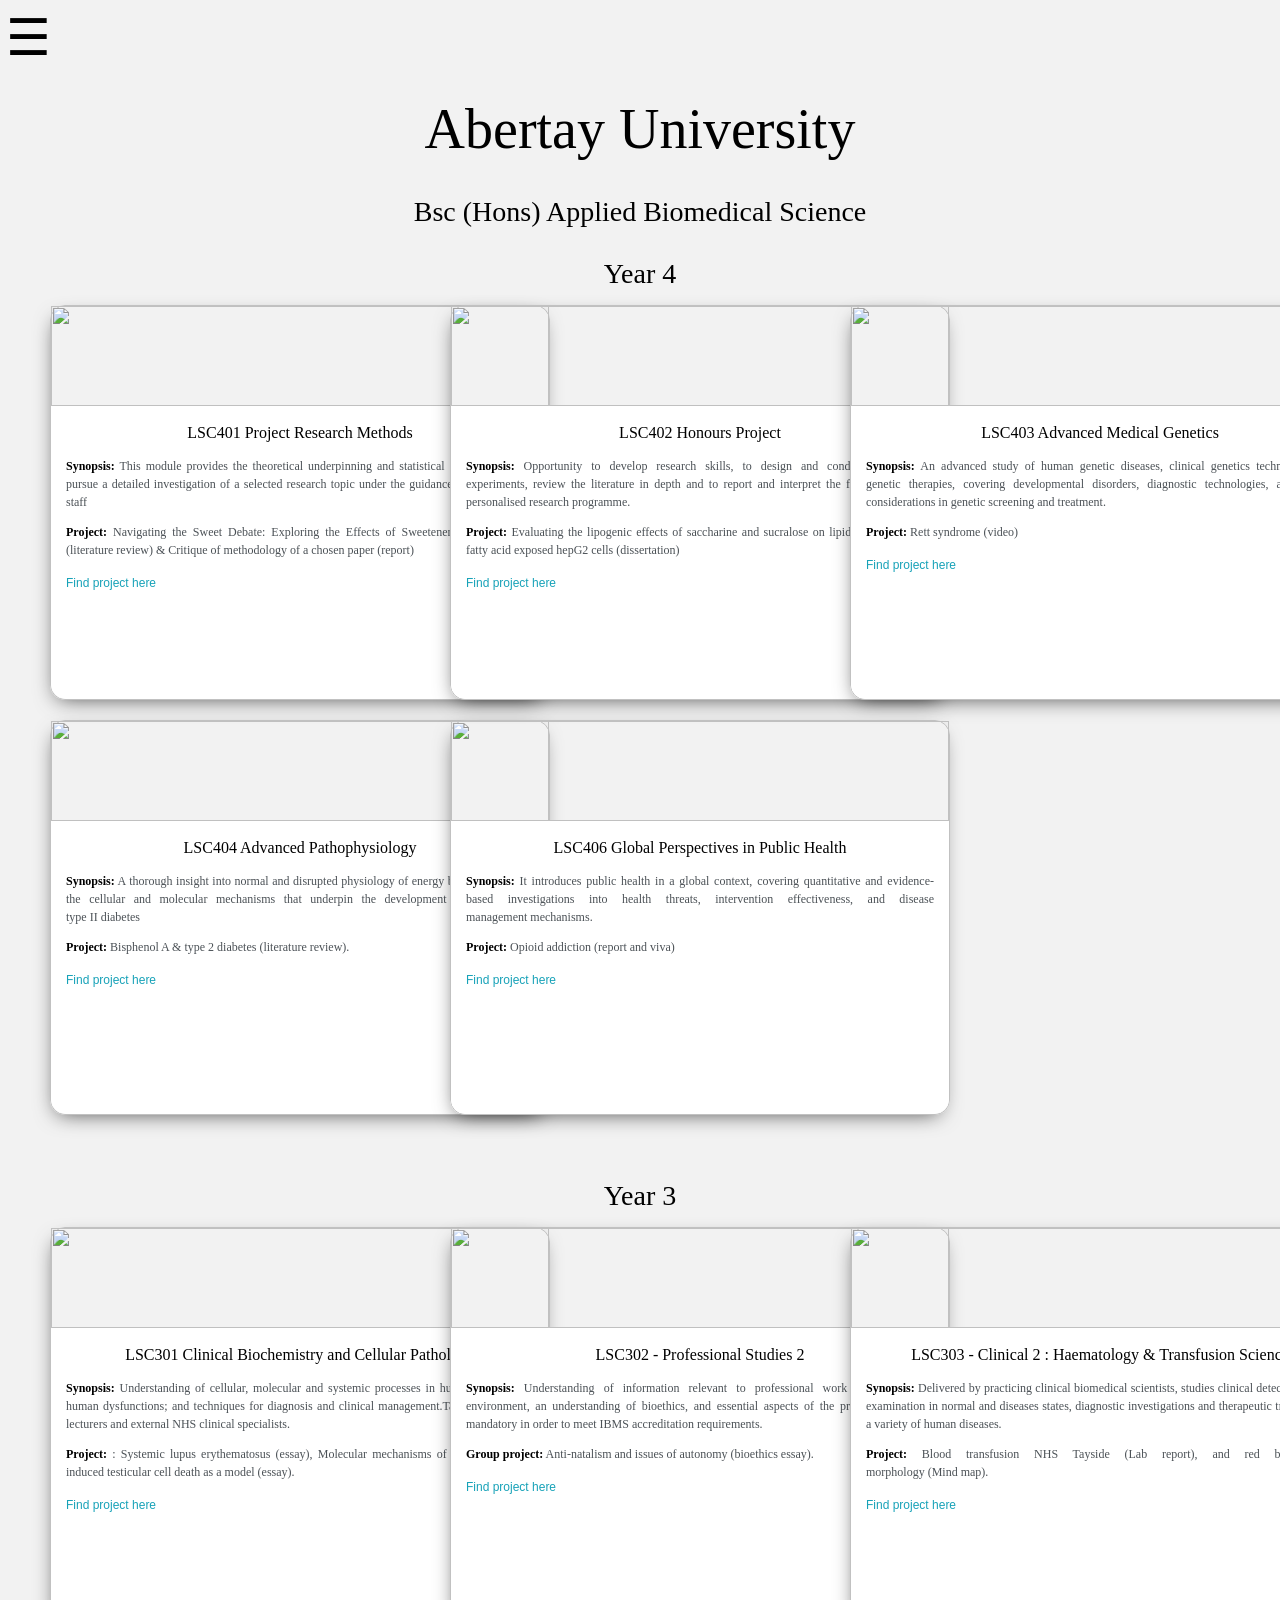
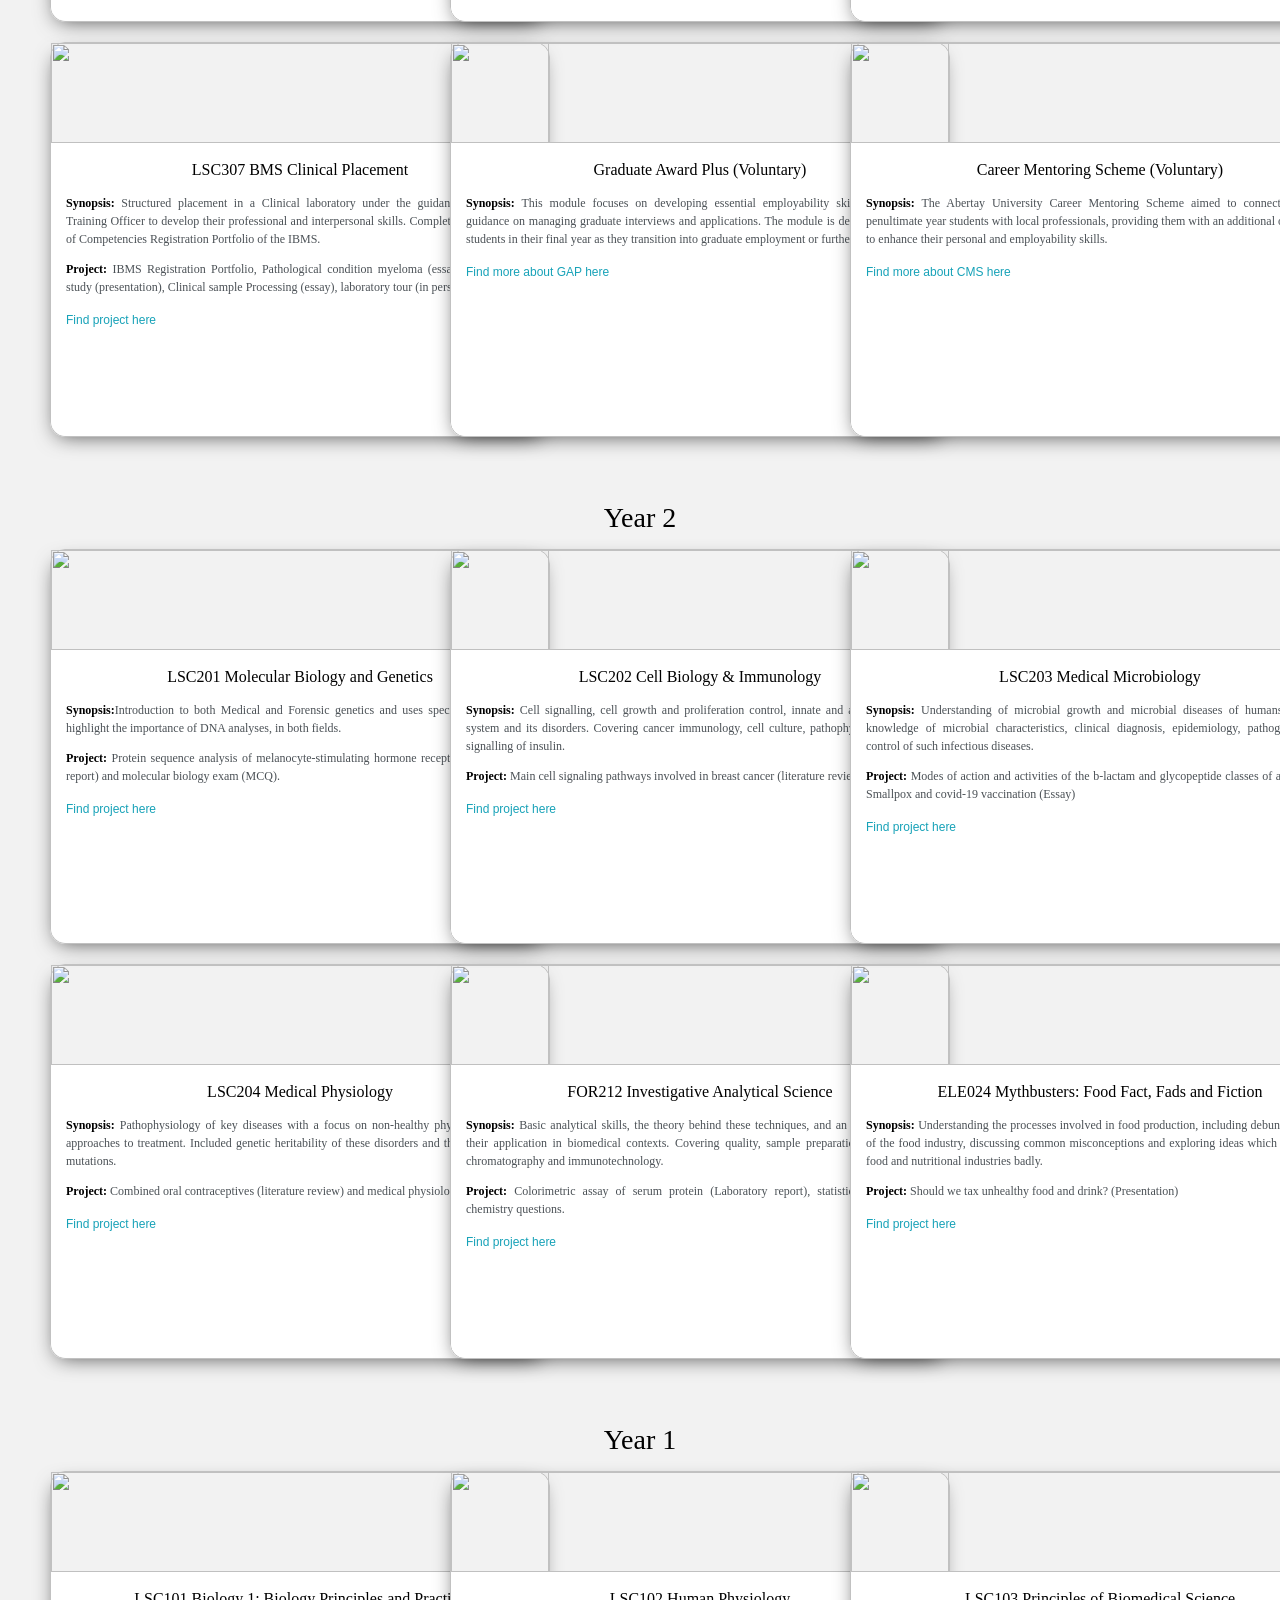
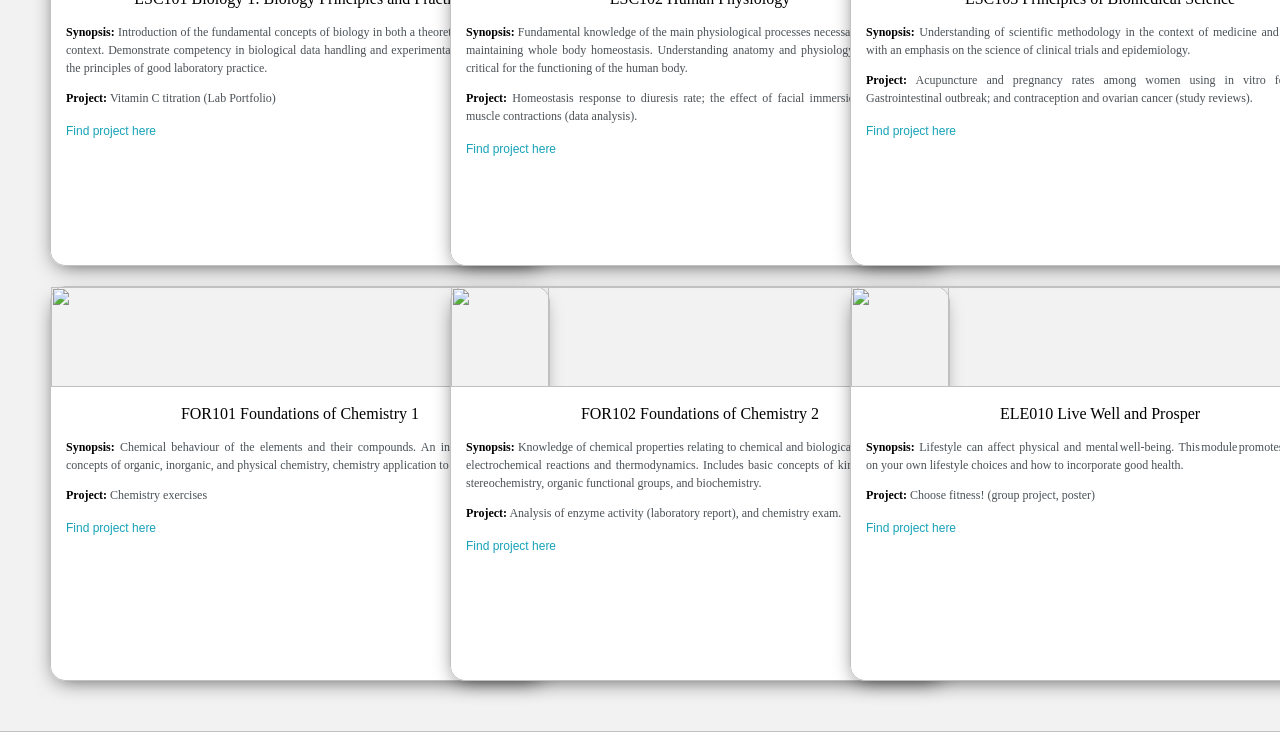
==== universidad.html @ 2cd93131 "Rename uni.html to universidad.html" ====
<!DOCTYPE html>
<html>
<head>
	<title>University Work</title>
	<meta name="viewport" content="width=device-width, initial-scale=1, maximum-scale=1, minimum-scale=1" />
	<link href="https://fonts.googleapis.com/css2?family=Russo+One&display=swap" rel="stylesheet">
	<link href="https://fonts.googleapis.com/css2?family=Roboto+Mono:wght@500&display=swap" rel="stylesheet">
	<link rel="stylesheet" href="https://www.w3schools.com/w3css/4/w3.css">

	<link rel="stylesheet" type="text/css" href="default.css">

</head>

<body>
<section class="s2">

<div class="sidebar" id="mySidebar">
    <button class="close-btn" onclick="w3_close()"> &times;</button>
    <ul class="menu">
        <li><a href="index.html" class="menu-item">Home</a></li>
        <li><a href="uni.html" class="menu-item">University</a></li>
		<li><a href="seh.html" class="menu-item">Event Helper</a></li>
		<li><a href="bal.html" class="menu-item">Basketball</a></li>




    </ul>
</div>

<div>
    <button class="menu-btn" onclick="w3_open()">&#9776;</button>
    </div>
</div>


			<div class="greeting-wrapper">
				<h1>Abertay University</h1>
				<h3>Bsc (Hons) Applied Biomedical Science</h3>
			</div>

			<h3 style="text-align: center;">Year 4</h3>
			<div class="post-wrapper">
			
				<div>
					<div class="post">
						<img class="thumbnail" src="images/LSC401.jpg">
						<div class="post-preview">
							<h6 class="post-title">LSC401 Project Research Methods</h6>
							<p class="post-intro nojusti"><strong>Synopsis:</strong> This module provides the theoretical underpinning and statistical skills required to pursue a detailed investigation of a selected research topic under the guidance of a member of staff </p>
							<p class="post-intro nojusti"><strong>Project:</strong> Navigating the Sweet Debate: Exploring the Effects of Sweeteners on Physiology (literature review) & Critique of methodology of a chosen paper (report)</p>
							<a href="Y4-LSC401.html"style="font-size: 12px;">Find project here</a>
						</div>
					</div>
				</div>
				
				<div>
					<div class="post">
						<img class="thumbnail" src="images/LSC402.jpg">
						<div class="post-preview">
							<h6 class="post-title">LSC402 Honours Project</h6>
							<p class="post-intro nojusti"><strong>Synopsis:</strong> Opportunity to develop research skills, to design and conduct personalised experiments, review the literature in depth and to report and interpret the findings from the personalised research programme. </p>
							<p class="post-intro nojusti"><strong>Project:</strong> Evaluating the lipogenic effects of saccharine and sucralose on lipid accumulation in fatty acid exposed hepG2 cells (dissertation)</p>
							<a href="Y4-LSC402.html"style="font-size: 12px;">Find project here</a>
						</div>
					</div>
				</div>
				
				<div>
					<div class="post">
						<img class="thumbnail" src="images/LSC403.jpg">
						<div class="post-preview">
							<h6 class="post-title">LSC403 Advanced Medical Genetics</h6>
							<p class="post-intro nojusti"><strong>Synopsis:</strong> An advanced study of human genetic diseases, clinical genetics techniques, and genetic therapies, covering developmental disorders, diagnostic technologies, and ethical considerations in genetic screening and treatment.</p>
							<p class="post-intro nojusti"><strong>Project:</strong> Rett syndrome (video)</p>
							<a href="Y4-LSC403.html"style="font-size: 12px;">Find project here</a>
						</div>
					</div>
				</div>
				
				<div>
					<div class="post">
						<img class="thumbnail" src="images/LSC404.jpg">
						<div class="post-preview">
							<h6 class="post-title">LSC404 Advanced Pathophysiology</h6>
							<p class="post-intro nojusti"><strong>Synopsis:</strong> A thorough insight into normal and disrupted physiology of energy balance 
							exploring the cellular and molecular mechanisms that underpin the development of obesity and type II diabetes</p>
							<p class="post-intro nojusti"><strong>Project:</strong> Bisphenol A & type 2 diabetes (literature review).</p>
							<a href="Y4-LSC404.html"style="font-size: 12px;">Find project here</a>
						</div>
					</div>
				</div>
				
				<div>
					<div class="post">
						<img class="thumbnail" src="images/LSC406.jpg">
						<div class="post-preview">
							<h6 class="post-title">LSC406 Global Perspectives in Public Health</h6>
							<p class="post-intro"><strong>Synopsis:</strong> It introduces public health in a global context, covering quantitative 
							and evidence-based investigations into health threats, intervention effectiveness, and disease management mechanisms.</p>
							<p class="post-intro"><strong>Project:</strong> Opioid addiction (report and viva)</p>
							<a href="Y4-LSC406.html" style="font-size: 12px;">Find project here</a>

						</div>
					</div>
				</div>	
				
			</div>
		</div>
	
			<h3 style="text-align: center;">Year 3</h3>
			<div class="post-wrapper">
				<div>
					<div class="post">
						<img class="thumbnail" src="images/LSC301.jpg">
						<div class="post-preview">
							<h6 class="post-title">LSC301 Clinical Biochemistry and Cellular Pathology</h6>
							<p class="post-intro"><strong>Synopsis: </strong> Understanding of cellular, molecular and systemic processes in human disease and human dysfunctions; and techniques for diagnosis and clinical management.Taught by two uni lecturers and external NHS clinical specialists.</p>
							<p class="post-intro"><strong>Project:</strong> : Systemic lupus erythematosus (essay), Molecular mechanisms of apoptosis, toxin-induced testicular cell death as a model (essay). </p>
							<a href="Y3-LSC301.html"style="font-size: 12px;">Find project here</a>
						</div>
					</div>
				</div>
				
				<div>
					<div class="post">
						<img class="thumbnail" src="images/LSC302.jpg">
						<div class="post-preview">
							<h6 class="post-title">LSC302 - Professional Studies 2</h6>
							<p class="post-intro"><strong>Synopsis:</strong> Understanding of information relevant to professional work in the clinical environment, an understanding of bioethics, and essential aspects of the profession that are mandatory in order to meet IBMS accreditation requirements.</p>
							<p class="post-intro"><strong>Group project:</strong> Anti-natalism and issues of autonomy (bioethics essay).</p>
							<a href="Y3-LSC302.html"style="font-size: 12px;">Find project here</a>
						</div>
					</div>
				</div>
				
				<div>
					<div class="post">
						<img class="thumbnail" src="images/LSC303.jpg">
						<div class="post-preview">
							<h6 class="post-title">LSC303 - Clinical 2 : Haematology & Transfusion Science</h6>
							<p class="post-intro"><strong>Synopsis:</strong> Delivered by practicing clinical biomedical scientists, studies clinical detection, blood examination in normal and diseases states, diagnostic investigations and therapeutic treatment of a variety of human diseases. </p>
							<p class="post-intro"><strong>Project:</strong> Blood transfusion NHS Tayside (Lab report), and red blood cell morphology (Mind map).</p>
							<a href="Y3-LSC303.html"style="font-size: 12px;">Find project here</a>
						</div>
					</div>
				</div>
				
				<div>
					<div class="post">
						<img class="thumbnail" src="images/LSC307.jpg">
						<div class="post-preview">
							<h6 class="post-title">LSC307 BMS Clinical Placement</h6>
							<p class="post-intro"><strong>Synopsis:</strong> Structured placement in a Clinical laboratory under the guidance of a hospital Training Officer to develop their professional and interpersonal skills. Completion of Certificate of Competencies Registration Portfolio of the IBMS.</p>
							<p class="post-intro"><strong>Project:</strong> IBMS Registration Portfolio, Pathological condition myeloma (essay), Clinical case study (presentation), Clinical sample Processing (essay), laboratory tour (in person).</p>
							<a href="Y3-LSC307.html"style="font-size: 12px;">Find project here</a>
						</div>
					</div>
				</div>
				
				<div>
					<div class="post">
						<img class="thumbnail" src="images/GAP.jpg">
						<div class="post-preview">
							<h6 class="post-title">Graduate Award Plus (Voluntary)</h6>
							<p class="post-intro"><strong>Synopsis:</strong> This module focuses on developing essential employability skills and provides guidance on managing graduate interviews and applications. The module is designed to support students in their final year as they transition into graduate employment or further studies. </p>
							<a href="Y3-GAP.html"style="font-size: 12px;">Find more about GAP here</a>
						</div>
					</div>
				</div>
				
				<div>
					<div class="post">
						<img class="thumbnail" src="images/CMS.jpg">
						<div class="post-preview">
							<h6 class="post-title">Career Mentoring Scheme (Voluntary)</h6>
							<p class="post-intro"><strong>Synopsis:</strong> The Abertay University Career Mentoring Scheme aimed to connect final and penultimate year students with local professionals, providing them with an additional opportunity to enhance their personal and employability skills.</p>
							<a href="Y3-CMS.html"style="font-size: 12px;">Find more about CMS here</a>
						</div>
					</div>
				</div>
				
				
				</div>
			</div>
		</div>

        <h3 style="text-align: center;">Year 2</h3>
        <div class="post-wrapper">
            <div>
                <div class="post">
                    <img class="thumbnail" src="images/LSC201.jpg">
                    <div class="post-preview">
                        <h6 class="post-title">LSC201 Molecular Biology and Genetics </h6>
							<p class="post-intro"><strong>Synopsis:</strong>Introduction to both Medical and Forensic genetics and uses specific examples, to highlight the importance of DNA analyses, in both fields.</p>
							<p class="post-intro"><strong>Project:</strong> Protein sequence analysis of melanocyte-stimulating hormone receptor (bioinformatic report) and molecular biology exam (MCQ).</p>
							<a href="Y2-LSC201.html"style="font-size: 12px;">Find project here</a>
                    </div>
                </div>
            </div>
            
            <div>
                <div class="post">
                    <img class="thumbnail" src="images/LSC202.jpg">
                    <div class="post-preview">
                        <h6 class="post-title">LSC202 Cell Biology & Immunology</h6>
							<p class="post-intro"><strong>Synopsis:</strong> Cell signalling, cell growth and proliferation control, innate and acquired immune system and its disorders. Covering cancer immunology, cell culture, pathophysiology and cell signalling of insulin.</p>
							<p class="post-intro"><strong>Project:</strong> Main cell signaling pathways involved in breast cancer (literature review) </p>
							<a href="Y2-LSC202.html"style="font-size: 12px;">Find project here</a>
                    </div>
                </div>
            </div>
			
            
            <div>
                <div class="post">
                    <img class="thumbnail" src="images/LSC203.jpg">
                    <div class="post-preview">
                        <h6 class="post-title">LSC203 Medical Microbiology </h6>
							<p class="post-intro"><strong>Synopsis:</strong> Understanding of microbial growth and microbial diseases of humans. I gained knowledge of microbial characteristics, clinical diagnosis, epidemiology, pathogenesis and control of such infectious diseases.</p>
							<p class="post-intro"><strong>Project:</strong> Modes of action and activities of the b-lactam and glycopeptide classes of antibiotic & Smallpox and covid-19 vaccination (Essay)</P>
							<a href="Y2-LSC203.html"style="font-size: 12px;">Find project here</a>
                    </div>
                </div>
            </div>
            
            <div>
                <div class="post">
                    <img class="thumbnail" src="images/LSC204.jpg">
                    <div class="post-preview">
                        <h6 class="post-title">LSC204 Medical Physiology</h6>
							<p class="post-intro"><strong>Synopsis:</strong> Pathophysiology of key diseases with a focus on non-healthy physiology; medical approaches to treatment. Included genetic heritability of these disorders and the role of genetic mutations. </p>
							<p class="post-intro"><strong>Project:</strong> Combined oral contraceptives (literature review) and medical physiology (exam)</p>
							<a href="Y2-LSC204.html"style="font-size: 12px;">Find project here</a>
                    </div>
                </div>
            </div>
            
            <div>
                <div class="post">
                    <img class="thumbnail" src="images/FOR212.jpg">
                    <div class="post-preview">
                        <h6 class="post-title">FOR212 Investigative Analytical Science </h6>
							<p class="post-intro"><strong>Synopsis:</strong> Basic analytical skills, the theory behind these techniques, and an understanding of their application in biomedical contexts. Covering quality, sample preparation, spectroscopy, chromatography and immunotechnology. </p>
							<p class="post-intro"><strong>Project:</strong> Colorimetric assay of serum protein (Laboratory report), statistics exercises and chemistry questions.</p>
							<a href="Y2-FOR212.html"style="font-size: 12px;">Find project here</a>
                    </div>
                </div>
            </div>
			
			<div>
                <div class="post">
                    <img class="thumbnail" src="images/ELE204.jpg">
                    <div class="post-preview">
                        <h6 class="post-title">ELE024 Mythbusters: Food Fact, Fads and Fiction  </h6>
							<p class="post-intro"><strong>Synopsis:</strong> Understanding the processes involved in food production, including debunking myths of the food industry, discussing common misconceptions and exploring ideas which present the food and nutritional industries badly. </p>
							<p class="post-intro"><strong>Project:</strong> Should we tax unhealthy food and drink? (Presentation)</p>
							<a href="Y2-ELE204.html"style="font-size: 12px;">Find project here</a>
                    </div>
                </div>
            </div>
        </div>
    </div>

			<h3 style="text-align: center;">Year 1</h3>

			<div class="post-wrapper">

				<div>
					<div class="post">
						<img class="thumbnail" src="images/LSC101.jpg">
						<div class="post-preview">
							<h6 class="post-title">LSC101 Biology 1: Biology Principles and Practice </h6>
							<p class="post-intro"><strong>Synopsis:</strong> Introduction of the fundamental concepts of biology in both a theoretical and practical context. Demonstrate competency in biological data handling and experimental design. Identify the principles of good laboratory practice. </p>
							<p class="post-intro"><strong>Project:</strong> Vitamin C titration (Lab Portfolio)</p>
							<a href="Y1-LSC101.html"style="font-size: 12px;">Find project here</a>
						</div>
					</div>
				</div>
				
				<div>
					<div class="post">
						<img class="thumbnail" src="images/LSC102.jpg">
						<div class="post-preview">
							<h6 class="post-title">LSC102 Human Physiology</h6>
							<p class="post-intro"><strong>Synopsis:</strong> Fundamental knowledge of the main physiological processes necessary for life and for maintaining whole body homeostasis. Understanding anatomy and physiology of key systems critical for the functioning of the human body.</p>
							<p class="post-intro"><strong>Project:</strong> Homeostasis response to diuresis rate; the effect of facial immersion on heart rate; muscle contractions (data analysis).</p>
							<a href="Y1-LSC102.html"style="font-size: 12px;">Find project here</a>
						</div>
					</div>
				</div>
				
				<div>
					<div class="post">
						<img class="thumbnail" src="images/LSC103.jpg">
						<div class="post-preview">
							<h6 class="post-title">LSC103 Principles of Biomedical Science</h6>
							<p class="post-intro"><strong>Synopsis:</strong> Understanding of scientific methodology in the context of medicine and bioscience with an emphasis on the science of clinical trials and epidemiology.</p>
							<p class="post-intro"><strong>Project:</strong> Acupuncture and pregnancy rates among women using in vitro fertilization; Gastrointestinal outbreak; and contraception and ovarian cancer (study reviews).</p>
							<a href="Y1-LSC103.html"style="font-size: 12px;">Find project here</a>
						</div>
					</div>
				</div>
				
				<div>
					<div class="post">
						<img class="thumbnail" src="images/FOR101.jpg">
						<div class="post-preview">
							<h6 class="post-title">FOR101 Foundations of Chemistry 1 </h6>
							<p class="post-intro"><strong>Synopsis:</strong> Chemical behaviour of the elements and their compounds. An introduction to the concepts of organic, inorganic, and physical chemistry, chemistry application to selected areas</p>
							<p class="post-intro"><strong>Project:</strong> Chemistry exercises </p>
							<a href="Y1-FOR101.html"style="font-size: 12px;">Find project here</a>
						</div>
					</div>
				</div>
				
				<div>
					<div class="post">
						<img class="thumbnail" src="images/FOR102.jpg">
						<div class="post-preview">
							<h6 class="post-title">FOR102 Foundations of Chemistry 2</h6>
							<p class="post-intro"><strong>Synopsis:</strong> Knowledge of chemical properties relating to chemical and biological systems such as electrochemical reactions and thermodynamics. Includes basic concepts of kinetics, energetics, stereochemistry, organic functional groups, and biochemistry.</p>
							<p class="post-intro"><strong>Project:</strong> Analysis of enzyme activity (laboratory report), and chemistry exam.</p>
							<a href="Y1-FOR102.html"style="font-size: 12px;">Find project here</a>

						</div>
					</div>
				</div>
				
				<div>
					<div class="post">
						<img class="thumbnail" src="images/ELE010.jpg">
						<div class="post-preview">
							<h6 class="post-title">ELE010 Live Well and Prosper</h6>
							<p class="post-intro"><strong>Synopsis:</strong> Lifestyle can affect physical and mental well-being. This module promotes reflecting on your own lifestyle choices and how to incorporate good health.</p>
							<p class="post-intro"><strong>Project:</strong> Choose fitness! (group project, poster)</p>
							<a href="Y1-ELE010.html"style="font-size: 12px;">Find project here</a>

						</div>
					</div>
				</div>
			</div>
		</div>
	</section>
	
	<script src="script.js"></script>


</body>
</html>
---- default.css ----
:root{
	--mainColor:#fff;
	--secondaryColor:#f2f2f2;

	--borderColor:#c1c1c1;

	--mainText:black;
	--secondaryText:#4b5156;

	--themeDotBorder:#24292e;

	--previewBg:rgb(251, 249, 243, 0.8);
	--previewShadow:#eaeaea;


	--buttonColor:black;


}


html, body{
	padding: 0;
	margin: 0;
	scroll-behavior: smooth;
	    height: 100%;

}

body *{
	transition: 0.3s;
}


h1, h2, h3, h4, h5, h6, strong{
	color: var(--mainText);
	font-family: 'Century Gothic';
}

p, li, span, label, input, textarea{
	color: var(--secondaryText);
	font-family: 'Century Gothic';
	text-align:justify;
}

a{
	text-decoration: none;
	color:#17a2b8;
}

ul{
	list-style: none;
}

h1 { font-size: 56px;}
h2 { font-size: 36px;}
h3 { font-size: 28px;}
h4 { font-size: 24px;}
h5 { font-size: 20px;}
h6 { font-size: 16px;}


.sidebar {
    position: fixed;
    width: 250px;
    height: 100%;
    background-color: #333;
    color: white;
    transition: transform 0.3s ease;
    transform: translateX(-100%);
    z-index: 1000;
    padding-top: 10px;
    padding-bottom: 20px;
}

.sidebar.show {
    transform: translateX(0);
}

.close-btn {
    position: absolute;
    top: 10px;
    right: 25px;
    font-size: 36px;
    background: none;
    border: none;
    color: white;
    cursor: pointer;
}

.menu {
    list-style-type: none;
    padding: 0;
}

.menu-item {
    display: block;
    padding: 10px 20px;
    text-decoration: none;
    color: white; /* Ensure the text is white */
    font-size: 18px;
    transition: background 0.3s ease, padding-left 0.3s ease;
}

.menu-item:hover {
    background-color: #575757;
    padding-left: 30px;
    color: white; /* Ensure the text remains white on hover */
}

.menu-btn {
    font-size: 50px;
    cursor: pointer;
    background: none;
    border: none;
}

.container {
    padding: 16px;
}

.s1{
	background-color: var(--mainColor);
	border-bottom:1px solid var(--borderColor);
	overflow:auto;
	height: 830px;
	padding-bottom: 10px;	
}

.s2{
	background-color: var(--secondaryColor);
	border-bottom:1px solid var(--borderColor);
	overflow:auto;
	height: auto;
}
.s3{
	background-color: var(--mainColor);
	border-bottom:1px solid var(--borderColor);
	overflow:auto;
}




.main-container{
	width: 1200px;
	margin: 0 auto;
	padding-left: 10px;
	padding-right: 10px;
	
}


.greeting-wrapper{
	display: grid;
	text-align: center;
	align-content: center;
	min-height: 3em;
	

}

.intro-wrapper{
	background-color: var(--secondaryColor);
	border:1px solid var(--borderColor);
	border-radius:5px 5px 0 0;

	-webkit-box-shadow: -1px 1px 3px -1px rgba(0,0,0,0.75);
	-moz-box-shadow: -1px 1px 3px -1px rgba(0,0,0,0.75);
	box-shadow: -1px 1px 3px -1px rgba(0,0,0,0.75);

	display: grid;
	grid-template-columns: 1fr 1fr;
	grid-template-areas: 
		'nav-wrapper nav-wrapper'
		'left-column right-column'
	;
}


.nav-wrapper{
	border-radius:5px 5px 0 0;
	grid-area:nav-wrapper;
	border-bottom: 1px solid var(--borderColor);
	display: flex;
	justify-content: space-between;
	align-items: center;
	background-color: var(--mainColor);
	padding-top: 10px;

}

#navigation a{
	color:var(--mainText);
}


#navigation{
	margin:0;
	padding: 10px;
}

#navigation li{
	display: inline-block;
	margin-right: 5px;
	margin-left:5px;
}

.dots-wrapper{
	display: flex;
	padding: 10px;
}

#dot-1{
	background-color:  #FC6058;
}

#dot-2{
	background-color:  #FEC02F;
}

#dot-3{
	background-color:  #2ACA3E;
}


.browser-dot{
	background-color: black;
	height: 15px;
	width: 15px;
	border-radius: 50%;
	margin: 5px;

	-webkit-box-shadow: -1px 1px 3px -1px rgba(0,0,0,0.75);
	-moz-box-shadow: -1px 1px 3px -1px rgba(0,0,0,0.75);
	box-shadow: -1px 1px 3px -1px rgba(0,0,0,0.75);

}


.left-column{
	grid-area: 2;
	padding-top:50px;
	padding-bottom: 50px;
	
}

#profile_pic{
	display: block;
	margin:0 auto;

	height: 500px;
	width: 350px;
	object-fit: cover;
	border:2px solid var(--borderColor);
}


#theme-options-wrapper{
	display: flex;
	justify-content: center;
}

.theme-dot{
	height: 17px;
	width: 17px;
	background-color: black;
	border-radius: 50%;

	margin: 5px;
	border:2px solid var(--themeDotBorder);

	-webkit-box-shadow: -1px 1px 3px -1px rgba(0,0,0,0.75);
	-moz-box-shadow: -1px 1px 3px -1px rgba(0,0,0,0.75);
	box-shadow: -1px 1px 3px -1px rgba(0,0,0,0.75);

	cursor: pointer;
}


.theme-dot:hover{
	border-width: 5px;
}


#light-mode{
	background-color: #fff;
}

#blue-mode{
	background-color: #192734;
}

#green-mode{
	background-color: #78866b;
}

#purple-mode{
	background-color: #7E4C74;
}

#settings-note{
	font-size: 12px;
	font-style: italic;
	text-align: center;
}

.right-column{
	grid-area: right-column;
	display: grid;
	padding-top: 20px;
	padding-bottom: 20px;
	height:660px;
}


#preview-shadow {
    background-color: var(--previewShadow);
    max-width: 500px;
    max-height: 780px;
    padding-left: 30px;
    padding-right: 30px;
    padding-top: 15px;
}

#preview{
	max-width: 600px;
	max-height:610px;
	border:1.5px solid #17a2b8;
	background-color: var(--previewBg);
	padding:15px;
	position: relative;
}

.corner{
	width:7px;
	height: 7px;
	border-radius: 50%;
	border:1.5px solid #17a2b8;
	background-color: #fff;
	position: absolute;
}

#corner-tl{
	top:-5px;
	left: -5px
}

#corner-tr{
	top:-5px;
	right: -5px
}


#corner-br{
	bottom:-5px;
	right: -5px
}


#corner-bl{
	bottom:-5px;
	left: -5px
}

.about-wrapper{
	display: grid;
	grid-template-columns: repeat(auto-fit, minmax(320px, 1fr));
	padding-bottom: 50px;
	padding-top: 50px;
	gap:100px;
}


#skills{
	display: flex;
	justify-content: space-evenly;
	background-color: var(--previewShadow);
}

.social-links{
	display: grid;
	align-content: center;
	text-align: center;
}

#social_img{
	width: 100%;
}


.post-wrapper{
	display: grid;
	grid-template-columns: repeat(auto-fit, 380px);
	gap:20px;
	justify-content: center;
	padding-bottom: 50px;
}

.post-wrapper1{
	display: grid;
	grid-template-columns: repeat(auto-fit, 285px);
	gap:20px;
	justify-content: center;
	padding-top:25px;
	padding-bottom: 50px;
}
.post{
	display: flex;
    flex-direction: column;
    justify-content: space-between;
    border: 1px solid var(--borderColor);
    -webkit-box-shadow: -2px 7px 21px -9px rgba(0,0,0,0.75);
    -moz-box-shadow: -2px 7px 21px -9px rgba(0,0,0,0.75);
    box-shadow: -2px 7px 21px -9px rgba(0,0,0,0.75);
    width: 500px; /* Fixed width */
    height: 395px; /* Fixed height */
    border-radius: 15px; /* Makes the borders round */
}
.post1{
	border: 1px solid var(--borderColor);
	-webkit-box-shadow: -2px 7px 21px -9px rgba(0,0,0,0.75);
	-moz-box-shadow: -2px 7px 21px -9px rgba(0,0,0,0.75);
	border-radius: 15px; /* Makes the borders round */
}


.thumbnail{
	display: block;
	width: 100%;
	height:100px;
	object-fit: cover;
}
.thumbnail1{
	display: block;
	width: 100%;
	height:150px;
	object-fit: cover;
}

.post-preview{
	background-color: #fff;
	padding:15px;
	flex-grow: 1;
	border-bottom-left-radius: 15px; /* Makes the bottom left corner round */
    border-bottom-right-radius: 15px;
	height: 280px;
}

.post-title{
	color:black;
	margin: 0;
	text-align: center;
}
.post-title1{
	color:black;
	margin: 0;
	text-align: center;
		padding-bottom:10px;
}

.post-intro{
	color:#4b5156;
	font-size: 12px;
}
.pdfs-container {
            display: flex;
            justify-content: center;
            align-items: center;
            /* Full viewport height height: 100vh; */
        }
.poster-container {
            display: flex;
            justify-content: center;
            align-items: center;
             height: 100vh;/* Full viewport height */
        }


#contact-form{
	display: block;
	max-width: 600px;
	margin: 0 auto;
	border: 1px solid var(--borderColor);
	padding: 15px;
	border-radius: 5px;
	background-color: var(--mainColor);
	margin-bottom: 50px;

}

#contact-form label{
	line-height: 2.7em;
}

#contact-form textarea{
	min-height: 100px;
	font-size: 14px;
}


.input-field{
	width: 100%;
	padding-top: 10px;
	padding-bottom:10px; 
	background-color: var(--secondaryColor);
	border-radius: 5px;
	border:1px solid var(--borderColor);
	font-size: 14px;
}


#submit-btn{
	margin-top: 10px;
	width: 100%;
	padding-top: 10px;
	padding-bottom:10px; 
	color: #fff;
	background-color: var(--buttonColor);
	border:none;
}


.mySlides {
    display: none;
}

img {
    vertical-align: middle;
}

/* Slideshow container */
.slideshow-container {
    max-width: 830px;
    position: relative;
    margin: auto;
    border: 5px solid #ddd;
    padding: 10px;
    border-radius: 10px;
    box-shadow: 0 4px 8px rgba(0, 0, 0, 0.1);
}

@keyframes fade {
    from {opacity: .4}
    to {opacity: 1}
}

/* On smaller screens, decrease text size */
@media only screen and (max-width: 300px) {
    .prev, .next, .text {font-size: 11px}
}

/* Centering the slideshow container */
.slideshow-container {
    display: flex;
    justify-content: center;
    align-items: center;
}

@media screen and (max-width: 800px){
	.intro-wrapper{
		grid-template-columns: 1fr;
		grid-template-areas: 
			'nav-wrapper'
			'left-column'
			'right-column'
		;
	}

	.right-column{
		justify-content: center;
	}

}

@media screen and (max-width: 400px){
	#preview-shadow{
		max-width: 280px;
		height: 180px;
		padding-left: 10px;
		padding-top: 10px;
	}

	#preview{
		width: 280px;

	}

}
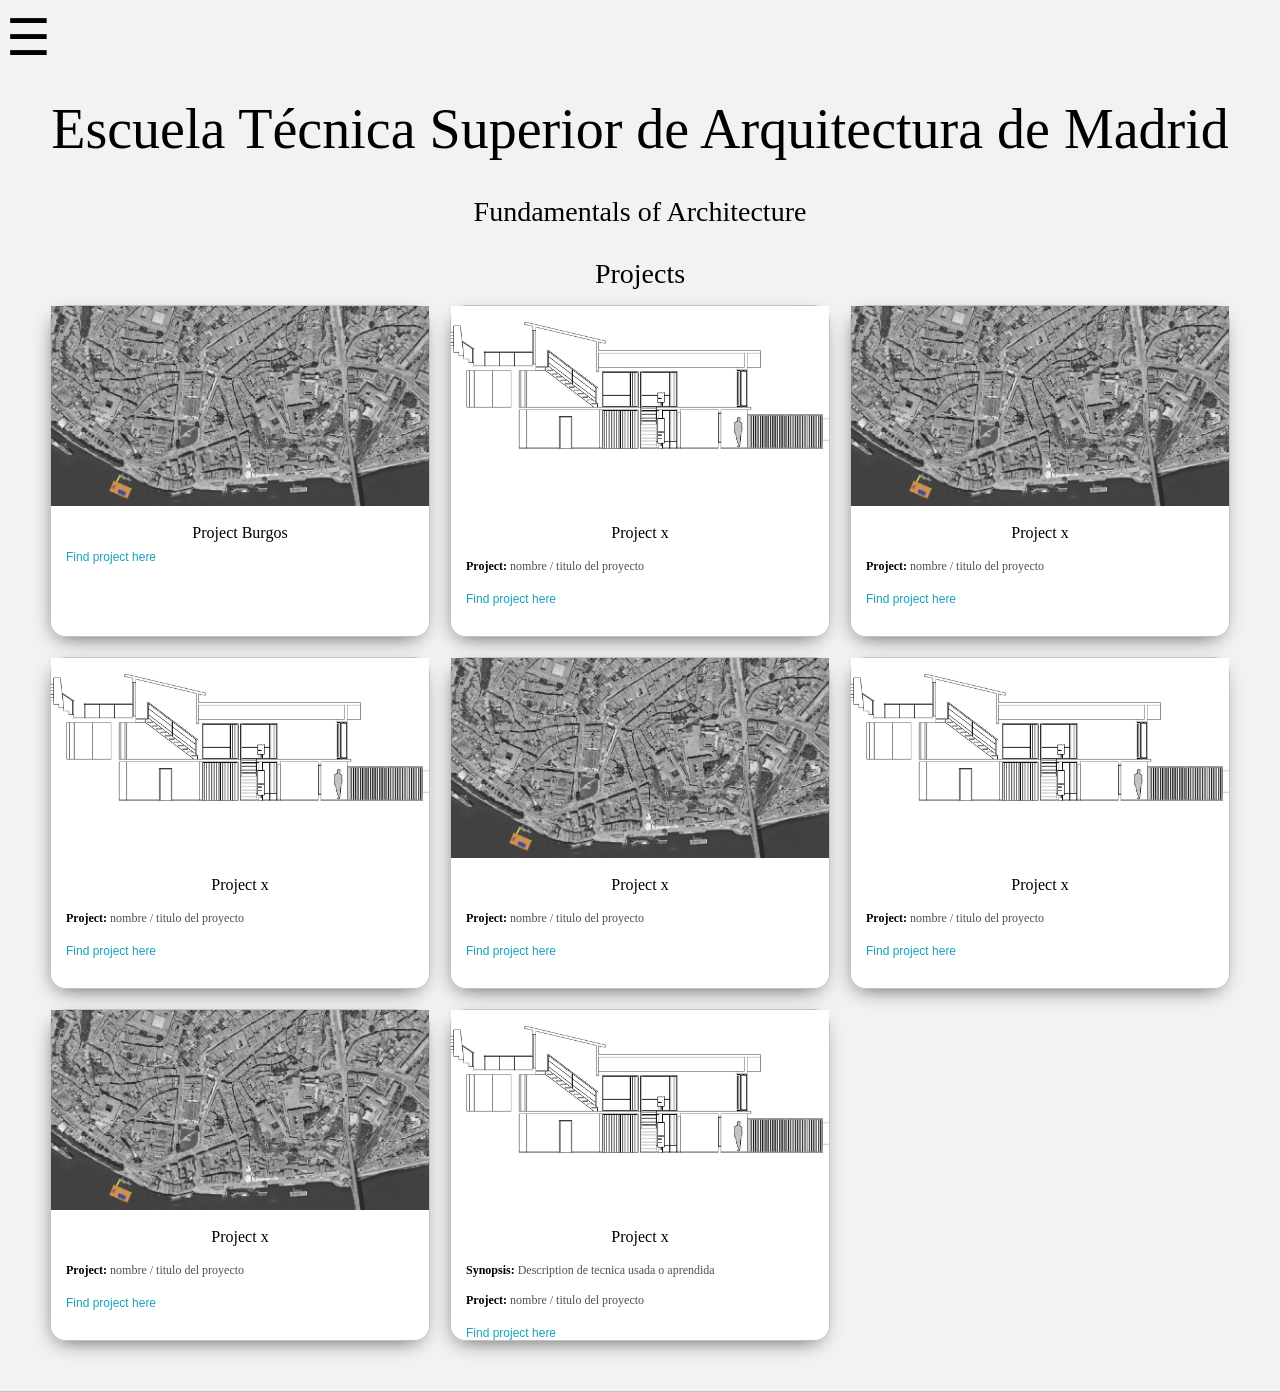
==== commit 39741ef4: "Add files via upload" ====
--- a/universidad.html
+++ b/universidad.html
@@ -18,13 +18,8 @@
     <button class="close-btn" onclick="w3_close()"> &times;</button>
     <ul class="menu">
         <li><a href="index.html" class="menu-item">Home</a></li>
-        <li><a href="uni.html" class="menu-item">University</a></li>
-		<li><a href="seh.html" class="menu-item">Event Helper</a></li>
-		<li><a href="bal.html" class="menu-item">Basketball</a></li>
-
-
-
-
+        <li><a href="universidad.html" class="menu-item">University</a></li>
+		<li><a href="car.html" class="menu-item">High-performance Athlete</a></li>
     </ul>
 </div>
 
@@ -35,310 +30,104 @@
 
 
 			<div class="greeting-wrapper">
-				<h1>Abertay University</h1>
-				<h3>Bsc (Hons) Applied Biomedical Science</h3>
+				<h1>Escuela Técnica Superior de Arquitectura de Madrid</h1>
+				<h3>Fundamentals of Architecture</h3>
 			</div>
 
-			<h3 style="text-align: center;">Year 4</h3>
+			<h3 style="text-align: center;">Projects</h3>
 			<div class="post-wrapper">
 			
 				<div>
-					<div class="post">
-						<img class="thumbnail" src="images/LSC401.jpg">
+					<div class="post1">
+						<img class="thumbnail" src="images/sa1.jpg">
 						<div class="post-preview">
-							<h6 class="post-title">LSC401 Project Research Methods</h6>
-							<p class="post-intro nojusti"><strong>Synopsis:</strong> This module provides the theoretical underpinning and statistical skills required to pursue a detailed investigation of a selected research topic under the guidance of a member of staff </p>
-							<p class="post-intro nojusti"><strong>Project:</strong> Navigating the Sweet Debate: Exploring the Effects of Sweeteners on Physiology (literature review) & Critique of methodology of a chosen paper (report)</p>
-							<a href="Y4-LSC401.html"style="font-size: 12px;">Find project here</a>
+							<h6 class="post-title">Project Burgos</h6>
+							<a href="p1.html"style="font-size: 12px;">Find project here</a>
 						</div>
 					</div>
 				</div>
 				
 				<div>
-					<div class="post">
-						<img class="thumbnail" src="images/LSC402.jpg">
+					<div class="post1">
+						<img class="thumbnail" src="images/sa.jpg">
 						<div class="post-preview">
-							<h6 class="post-title">LSC402 Honours Project</h6>
-							<p class="post-intro nojusti"><strong>Synopsis:</strong> Opportunity to develop research skills, to design and conduct personalised experiments, review the literature in depth and to report and interpret the findings from the personalised research programme. </p>
-							<p class="post-intro nojusti"><strong>Project:</strong> Evaluating the lipogenic effects of saccharine and sucralose on lipid accumulation in fatty acid exposed hepG2 cells (dissertation)</p>
-							<a href="Y4-LSC402.html"style="font-size: 12px;">Find project here</a>
+							<h6 class="post-title">Project x</h6>
+							<p class="post-intro nojusti"><strong>Project:</strong> nombre / titulo del proyecto</p>
+							<a href="p2.html"style="font-size: 12px;">Find project here</a>
 						</div>
 					</div>
 				</div>
 				
 				<div>
-					<div class="post">
-						<img class="thumbnail" src="images/LSC403.jpg">
+					<div class="post1">
+						<img class="thumbnail" src="images/sa1.jpg">
 						<div class="post-preview">
-							<h6 class="post-title">LSC403 Advanced Medical Genetics</h6>
-							<p class="post-intro nojusti"><strong>Synopsis:</strong> An advanced study of human genetic diseases, clinical genetics techniques, and genetic therapies, covering developmental disorders, diagnostic technologies, and ethical considerations in genetic screening and treatment.</p>
-							<p class="post-intro nojusti"><strong>Project:</strong> Rett syndrome (video)</p>
-							<a href="Y4-LSC403.html"style="font-size: 12px;">Find project here</a>
+							<h6 class="post-title">Project x</h6>
+							<p class="post-intro nojusti"><strong>Project:</strong> nombre / titulo del proyecto</p>
+							<a href="p3.html"style="font-size: 12px;">Find project here</a>
 						</div>
 					</div>
 				</div>
 				
 				<div>
-					<div class="post">
-						<img class="thumbnail" src="images/LSC404.jpg">
+					<div class="post1">
+						<img class="thumbnail" src="images/sa.jpg">
 						<div class="post-preview">
-							<h6 class="post-title">LSC404 Advanced Pathophysiology</h6>
-							<p class="post-intro nojusti"><strong>Synopsis:</strong> A thorough insight into normal and disrupted physiology of energy balance 
-							exploring the cellular and molecular mechanisms that underpin the development of obesity and type II diabetes</p>
-							<p class="post-intro nojusti"><strong>Project:</strong> Bisphenol A & type 2 diabetes (literature review).</p>
-							<a href="Y4-LSC404.html"style="font-size: 12px;">Find project here</a>
+							<h6 class="post-title">Project x</h6>
+							<p class="post-intro nojusti"><strong>Project:</strong> nombre / titulo del proyecto</p>
+							<a href="p4.html"style="font-size: 12px;">Find project here</a>
 						</div>
 					</div>
 				</div>
 				
 				<div>
-					<div class="post">
-						<img class="thumbnail" src="images/LSC406.jpg">
+					<div class="post1">
+						<img class="thumbnail" src="images/sa1.jpg">
 						<div class="post-preview">
-							<h6 class="post-title">LSC406 Global Perspectives in Public Health</h6>
-							<p class="post-intro"><strong>Synopsis:</strong> It introduces public health in a global context, covering quantitative 
-							and evidence-based investigations into health threats, intervention effectiveness, and disease management mechanisms.</p>
-							<p class="post-intro"><strong>Project:</strong> Opioid addiction (report and viva)</p>
-							<a href="Y4-LSC406.html" style="font-size: 12px;">Find project here</a>
-
-						</div>
-					</div>
-				</div>	
-				
-			</div>
-		</div>
-	
-			<h3 style="text-align: center;">Year 3</h3>
-			<div class="post-wrapper">
-				<div>
-					<div class="post">
-						<img class="thumbnail" src="images/LSC301.jpg">
-						<div class="post-preview">
-							<h6 class="post-title">LSC301 Clinical Biochemistry and Cellular Pathology</h6>
-							<p class="post-intro"><strong>Synopsis: </strong> Understanding of cellular, molecular and systemic processes in human disease and human dysfunctions; and techniques for diagnosis and clinical management.Taught by two uni lecturers and external NHS clinical specialists.</p>
-							<p class="post-intro"><strong>Project:</strong> : Systemic lupus erythematosus (essay), Molecular mechanisms of apoptosis, toxin-induced testicular cell death as a model (essay). </p>
-							<a href="Y3-LSC301.html"style="font-size: 12px;">Find project here</a>
+							<h6 class="post-title">Project x</h6>
+							<p class="post-intro nojusti"><strong>Project:</strong> nombre / titulo del proyecto</p>
+							<a href="p5.html"style="font-size: 12px;">Find project here</a>
 						</div>
 					</div>
 				</div>
 				
 				<div>
-					<div class="post">
-						<img class="thumbnail" src="images/LSC302.jpg">
+					<div class="post1">
+						<img class="thumbnail" src="images/sa.jpg">
 						<div class="post-preview">
-							<h6 class="post-title">LSC302 - Professional Studies 2</h6>
-							<p class="post-intro"><strong>Synopsis:</strong> Understanding of information relevant to professional work in the clinical environment, an understanding of bioethics, and essential aspects of the profession that are mandatory in order to meet IBMS accreditation requirements.</p>
-							<p class="post-intro"><strong>Group project:</strong> Anti-natalism and issues of autonomy (bioethics essay).</p>
-							<a href="Y3-LSC302.html"style="font-size: 12px;">Find project here</a>
+							<h6 class="post-title">Project x</h6>
+							<p class="post-intro nojusti"><strong>Project:</strong> nombre / titulo del proyecto</p>
+							<a href="p6.html"style="font-size: 12px;">Find project here</a>
 						</div>
 					</div>
 				</div>
 				
 				<div>
-					<div class="post">
-						<img class="thumbnail" src="images/LSC303.jpg">
+					<div class="post1">
+						<img class="thumbnail" src="images/sa1.jpg">
 						<div class="post-preview">
-							<h6 class="post-title">LSC303 - Clinical 2 : Haematology & Transfusion Science</h6>
-							<p class="post-intro"><strong>Synopsis:</strong> Delivered by practicing clinical biomedical scientists, studies clinical detection, blood examination in normal and diseases states, diagnostic investigations and therapeutic treatment of a variety of human diseases. </p>
-							<p class="post-intro"><strong>Project:</strong> Blood transfusion NHS Tayside (Lab report), and red blood cell morphology (Mind map).</p>
-							<a href="Y3-LSC303.html"style="font-size: 12px;">Find project here</a>
+							<h6 class="post-title">Project x</h6>
+							<p class="post-intro nojusti"><strong>Project:</strong> nombre / titulo del proyecto</p>
+							<a href="p7.html"style="font-size: 12px;">Find project here</a>
 						</div>
 					</div>
 				</div>
 				
 				<div>
-					<div class="post">
-						<img class="thumbnail" src="images/LSC307.jpg">
+					<div class="post1">
+						<img class="thumbnail" src="images/sa.jpg">
 						<div class="post-preview">
-							<h6 class="post-title">LSC307 BMS Clinical Placement</h6>
-							<p class="post-intro"><strong>Synopsis:</strong> Structured placement in a Clinical laboratory under the guidance of a hospital Training Officer to develop their professional and interpersonal skills. Completion of Certificate of Competencies Registration Portfolio of the IBMS.</p>
-							<p class="post-intro"><strong>Project:</strong> IBMS Registration Portfolio, Pathological condition myeloma (essay), Clinical case study (presentation), Clinical sample Processing (essay), laboratory tour (in person).</p>
-							<a href="Y3-LSC307.html"style="font-size: 12px;">Find project here</a>
+							<h6 class="post-title">Project x</h6>
+							<p class="post-intro nojusti"><strong>Synopsis:</strong> Description de tecnica usada o aprendida</p>
+							<p class="post-intro nojusti"><strong>Project:</strong> nombre / titulo del proyecto</p>
+							<a href="p8.html"style="font-size: 12px;">Find project here</a>
 						</div>
 					</div>
 				</div>
-				
-				<div>
-					<div class="post">
-						<img class="thumbnail" src="images/GAP.jpg">
-						<div class="post-preview">
-							<h6 class="post-title">Graduate Award Plus (Voluntary)</h6>
-							<p class="post-intro"><strong>Synopsis:</strong> This module focuses on developing essential employability skills and provides guidance on managing graduate interviews and applications. The module is designed to support students in their final year as they transition into graduate employment or further studies. </p>
-							<a href="Y3-GAP.html"style="font-size: 12px;">Find more about GAP here</a>
-						</div>
-					</div>
-				</div>
-				
-				<div>
-					<div class="post">
-						<img class="thumbnail" src="images/CMS.jpg">
-						<div class="post-preview">
-							<h6 class="post-title">Career Mentoring Scheme (Voluntary)</h6>
-							<p class="post-intro"><strong>Synopsis:</strong> The Abertay University Career Mentoring Scheme aimed to connect final and penultimate year students with local professionals, providing them with an additional opportunity to enhance their personal and employability skills.</p>
-							<a href="Y3-CMS.html"style="font-size: 12px;">Find more about CMS here</a>
-						</div>
-					</div>
-				</div>
-				
-				
-				</div>
 			</div>
 		</div>
-
-        <h3 style="text-align: center;">Year 2</h3>
-        <div class="post-wrapper">
-            <div>
-                <div class="post">
-                    <img class="thumbnail" src="images/LSC201.jpg">
-                    <div class="post-preview">
-                        <h6 class="post-title">LSC201 Molecular Biology and Genetics </h6>
-							<p class="post-intro"><strong>Synopsis:</strong>Introduction to both Medical and Forensic genetics and uses specific examples, to highlight the importance of DNA analyses, in both fields.</p>
-							<p class="post-intro"><strong>Project:</strong> Protein sequence analysis of melanocyte-stimulating hormone receptor (bioinformatic report) and molecular biology exam (MCQ).</p>
-							<a href="Y2-LSC201.html"style="font-size: 12px;">Find project here</a>
-                    </div>
-                </div>
-            </div>
-            
-            <div>
-                <div class="post">
-                    <img class="thumbnail" src="images/LSC202.jpg">
-                    <div class="post-preview">
-                        <h6 class="post-title">LSC202 Cell Biology & Immunology</h6>
-							<p class="post-intro"><strong>Synopsis:</strong> Cell signalling, cell growth and proliferation control, innate and acquired immune system and its disorders. Covering cancer immunology, cell culture, pathophysiology and cell signalling of insulin.</p>
-							<p class="post-intro"><strong>Project:</strong> Main cell signaling pathways involved in breast cancer (literature review) </p>
-							<a href="Y2-LSC202.html"style="font-size: 12px;">Find project here</a>
-                    </div>
-                </div>
-            </div>
-			
-            
-            <div>
-                <div class="post">
-                    <img class="thumbnail" src="images/LSC203.jpg">
-                    <div class="post-preview">
-                        <h6 class="post-title">LSC203 Medical Microbiology </h6>
-							<p class="post-intro"><strong>Synopsis:</strong> Understanding of microbial growth and microbial diseases of humans. I gained knowledge of microbial characteristics, clinical diagnosis, epidemiology, pathogenesis and control of such infectious diseases.</p>
-							<p class="post-intro"><strong>Project:</strong> Modes of action and activities of the b-lactam and glycopeptide classes of antibiotic & Smallpox and covid-19 vaccination (Essay)</P>
-							<a href="Y2-LSC203.html"style="font-size: 12px;">Find project here</a>
-                    </div>
-                </div>
-            </div>
-            
-            <div>
-                <div class="post">
-                    <img class="thumbnail" src="images/LSC204.jpg">
-                    <div class="post-preview">
-                        <h6 class="post-title">LSC204 Medical Physiology</h6>
-							<p class="post-intro"><strong>Synopsis:</strong> Pathophysiology of key diseases with a focus on non-healthy physiology; medical approaches to treatment. Included genetic heritability of these disorders and the role of genetic mutations. </p>
-							<p class="post-intro"><strong>Project:</strong> Combined oral contraceptives (literature review) and medical physiology (exam)</p>
-							<a href="Y2-LSC204.html"style="font-size: 12px;">Find project here</a>
-                    </div>
-                </div>
-            </div>
-            
-            <div>
-                <div class="post">
-                    <img class="thumbnail" src="images/FOR212.jpg">
-                    <div class="post-preview">
-                        <h6 class="post-title">FOR212 Investigative Analytical Science </h6>
-							<p class="post-intro"><strong>Synopsis:</strong> Basic analytical skills, the theory behind these techniques, and an understanding of their application in biomedical contexts. Covering quality, sample preparation, spectroscopy, chromatography and immunotechnology. </p>
-							<p class="post-intro"><strong>Project:</strong> Colorimetric assay of serum protein (Laboratory report), statistics exercises and chemistry questions.</p>
-							<a href="Y2-FOR212.html"style="font-size: 12px;">Find project here</a>
-                    </div>
-                </div>
-            </div>
-			
-			<div>
-                <div class="post">
-                    <img class="thumbnail" src="images/ELE204.jpg">
-                    <div class="post-preview">
-                        <h6 class="post-title">ELE024 Mythbusters: Food Fact, Fads and Fiction  </h6>
-							<p class="post-intro"><strong>Synopsis:</strong> Understanding the processes involved in food production, including debunking myths of the food industry, discussing common misconceptions and exploring ideas which present the food and nutritional industries badly. </p>
-							<p class="post-intro"><strong>Project:</strong> Should we tax unhealthy food and drink? (Presentation)</p>
-							<a href="Y2-ELE204.html"style="font-size: 12px;">Find project here</a>
-                    </div>
-                </div>
-            </div>
-        </div>
-    </div>
-
-			<h3 style="text-align: center;">Year 1</h3>
-
-			<div class="post-wrapper">
-
-				<div>
-					<div class="post">
-						<img class="thumbnail" src="images/LSC101.jpg">
-						<div class="post-preview">
-							<h6 class="post-title">LSC101 Biology 1: Biology Principles and Practice </h6>
-							<p class="post-intro"><strong>Synopsis:</strong> Introduction of the fundamental concepts of biology in both a theoretical and practical context. Demonstrate competency in biological data handling and experimental design. Identify the principles of good laboratory practice. </p>
-							<p class="post-intro"><strong>Project:</strong> Vitamin C titration (Lab Portfolio)</p>
-							<a href="Y1-LSC101.html"style="font-size: 12px;">Find project here</a>
-						</div>
-					</div>
-				</div>
-				
-				<div>
-					<div class="post">
-						<img class="thumbnail" src="images/LSC102.jpg">
-						<div class="post-preview">
-							<h6 class="post-title">LSC102 Human Physiology</h6>
-							<p class="post-intro"><strong>Synopsis:</strong> Fundamental knowledge of the main physiological processes necessary for life and for maintaining whole body homeostasis. Understanding anatomy and physiology of key systems critical for the functioning of the human body.</p>
-							<p class="post-intro"><strong>Project:</strong> Homeostasis response to diuresis rate; the effect of facial immersion on heart rate; muscle contractions (data analysis).</p>
-							<a href="Y1-LSC102.html"style="font-size: 12px;">Find project here</a>
-						</div>
-					</div>
-				</div>
-				
-				<div>
-					<div class="post">
-						<img class="thumbnail" src="images/LSC103.jpg">
-						<div class="post-preview">
-							<h6 class="post-title">LSC103 Principles of Biomedical Science</h6>
-							<p class="post-intro"><strong>Synopsis:</strong> Understanding of scientific methodology in the context of medicine and bioscience with an emphasis on the science of clinical trials and epidemiology.</p>
-							<p class="post-intro"><strong>Project:</strong> Acupuncture and pregnancy rates among women using in vitro fertilization; Gastrointestinal outbreak; and contraception and ovarian cancer (study reviews).</p>
-							<a href="Y1-LSC103.html"style="font-size: 12px;">Find project here</a>
-						</div>
-					</div>
-				</div>
-				
-				<div>
-					<div class="post">
-						<img class="thumbnail" src="images/FOR101.jpg">
-						<div class="post-preview">
-							<h6 class="post-title">FOR101 Foundations of Chemistry 1 </h6>
-							<p class="post-intro"><strong>Synopsis:</strong> Chemical behaviour of the elements and their compounds. An introduction to the concepts of organic, inorganic, and physical chemistry, chemistry application to selected areas</p>
-							<p class="post-intro"><strong>Project:</strong> Chemistry exercises </p>
-							<a href="Y1-FOR101.html"style="font-size: 12px;">Find project here</a>
-						</div>
-					</div>
-				</div>
-				
-				<div>
-					<div class="post">
-						<img class="thumbnail" src="images/FOR102.jpg">
-						<div class="post-preview">
-							<h6 class="post-title">FOR102 Foundations of Chemistry 2</h6>
-							<p class="post-intro"><strong>Synopsis:</strong> Knowledge of chemical properties relating to chemical and biological systems such as electrochemical reactions and thermodynamics. Includes basic concepts of kinetics, energetics, stereochemistry, organic functional groups, and biochemistry.</p>
-							<p class="post-intro"><strong>Project:</strong> Analysis of enzyme activity (laboratory report), and chemistry exam.</p>
-							<a href="Y1-FOR102.html"style="font-size: 12px;">Find project here</a>
-
-						</div>
-					</div>
-				</div>
-				
-				<div>
-					<div class="post">
-						<img class="thumbnail" src="images/ELE010.jpg">
-						<div class="post-preview">
-							<h6 class="post-title">ELE010 Live Well and Prosper</h6>
-							<p class="post-intro"><strong>Synopsis:</strong> Lifestyle can affect physical and mental well-being. This module promotes reflecting on your own lifestyle choices and how to incorporate good health.</p>
-							<p class="post-intro"><strong>Project:</strong> Choose fitness! (group project, poster)</p>
-							<a href="Y1-ELE010.html"style="font-size: 12px;">Find project here</a>
-
-						</div>
-					</div>
-				</div>
+	
+		
 			</div>
 		</div>
 	</section>
@@ -347,4 +136,4 @@
 
 
 </body>
-</html>
+</html>
--- a/default.css
+++ b/default.css
@@ -147,7 +147,6 @@
 	margin: 0 auto;
 	padding-left: 10px;
 	padding-right: 10px;
-	
 }
 
 
@@ -428,7 +427,7 @@
 .thumbnail{
 	display: block;
 	width: 100%;
-	height:100px;
+	height:200px;
 	object-fit: cover;
 }
 .thumbnail1{
@@ -444,7 +443,7 @@
 	flex-grow: 1;
 	border-bottom-left-radius: 15px; /* Makes the bottom left corner round */
     border-bottom-right-radius: 15px;
-	height: 280px;
+	height: 130px;
 }
 
 .post-title{
